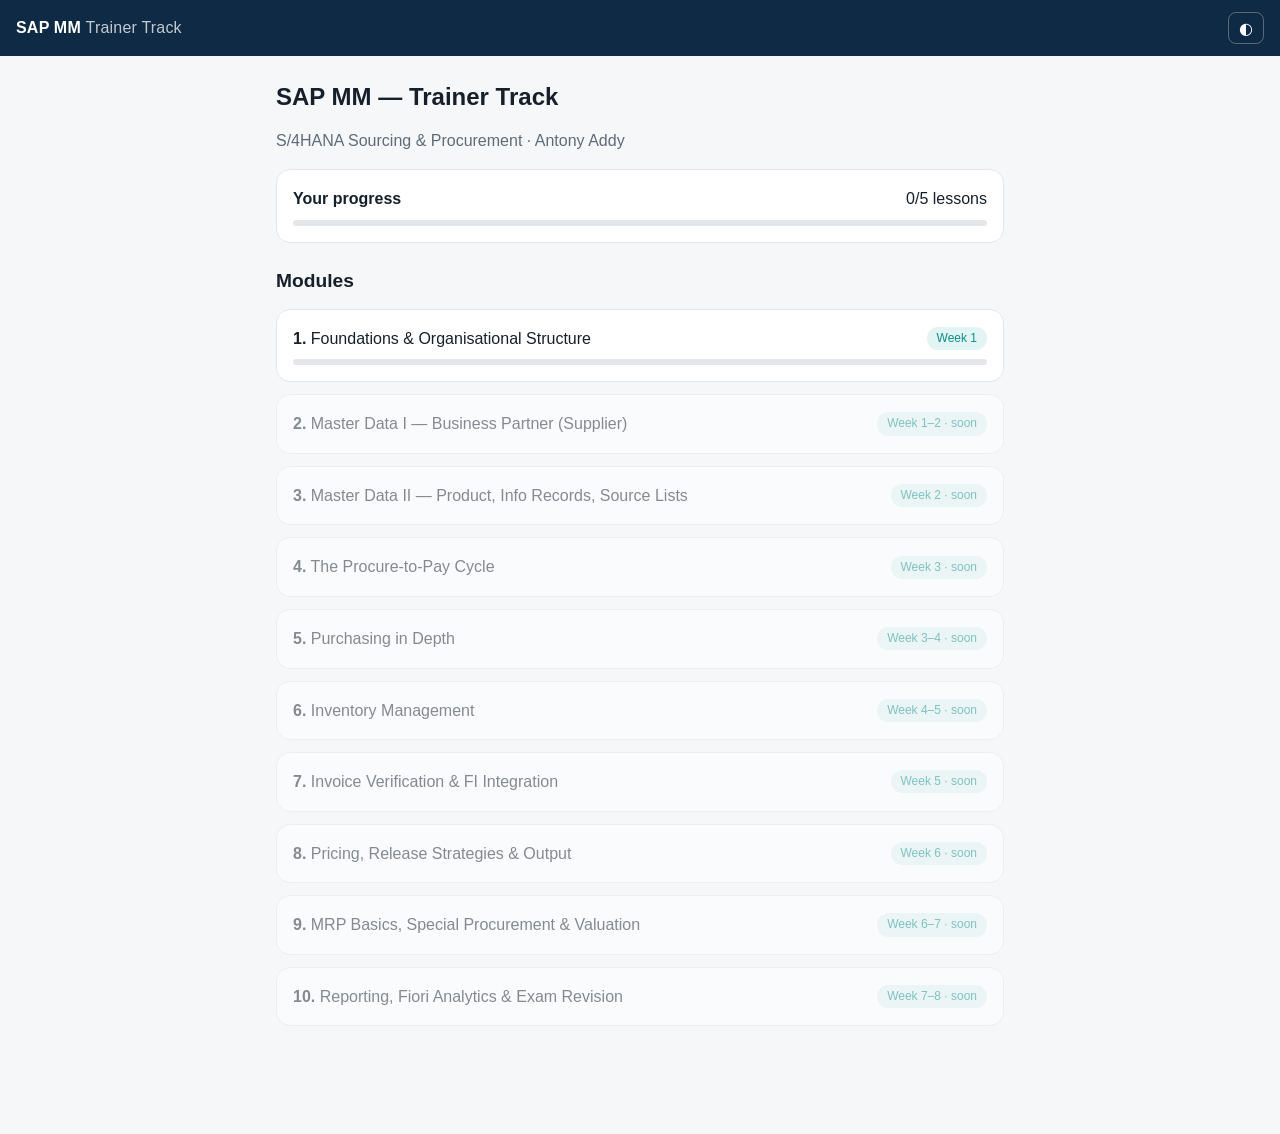
==== index.html @ 12513012 "SAP MM Trainer Track: syllabus, course site, Module 1, Kokoro audio script Co-Authored-By: Claude Op" ====
<!DOCTYPE html>
<html lang="en-GB">
<head>
<meta charset="utf-8">
<meta name="viewport" content="width=device-width, initial-scale=1, viewport-fit=cover">
<title>SAP MM — Trainer Track</title>
<meta name="theme-color" content="#0f2a44">
<link rel="manifest" href="manifest.json">
<link rel="icon" href="assets/icon.svg" type="image/svg+xml">
<link rel="apple-touch-icon" href="assets/icon-192.png">
<meta name="apple-mobile-web-app-capable" content="yes">
<link rel="stylesheet" href="styles.css">
</head>
<body>
<header class="topbar">
  <a href="#/" class="brand">SAP MM <span>Trainer Track</span></a>
  <button id="themeBtn" aria-label="Toggle dark mode">◐</button>
</header>
<main id="app" tabindex="-1"></main>
<script src="app.js"></script>
</body>
</html>
---- styles.css ----
:root{
  --bg:#f6f7f9;--card:#fff;--ink:#16202b;--muted:#5d6b7a;--line:#e3e7ec;
  --brand:#0f2a44;--accent:#0a8f8a;--accent-soft:#e2f4f3;--ok:#1f8a4c;--bad:#c0392b;
  --radius:14px;
}
[data-theme=dark]{
  --bg:#0e141b;--card:#17202a;--ink:#e8edf2;--muted:#9aa8b6;--line:#26323f;
  --brand:#0b1e31;--accent:#3cc7c0;--accent-soft:#143433;
}
*{box-sizing:border-box}
body{margin:0;font:16px/1.6 -apple-system,BlinkMacSystemFont,"Segoe UI",Roboto,sans-serif;background:var(--bg);color:var(--ink);-webkit-text-size-adjust:100%}
.topbar{position:sticky;top:0;z-index:5;display:flex;justify-content:space-between;align-items:center;padding:12px 16px;padding-top:max(12px,env(safe-area-inset-top));background:var(--brand);color:#fff}
.brand{color:#fff;text-decoration:none;font-weight:700;letter-spacing:.2px}
.brand span{font-weight:400;opacity:.75}
#themeBtn{background:none;border:1px solid rgba(255,255,255,.3);color:#fff;border-radius:8px;width:36px;height:32px;font-size:16px}
main{max-width:760px;margin:0 auto;padding:16px 16px 96px;outline:none}
h1{font-size:1.5rem;line-height:1.25;margin:.4em 0}
h2{font-size:1.2rem;margin:1.2em 0 .5em}
h3{font-size:1.05rem;margin:1.2em 0 .3em}
a{color:var(--accent)}
.muted{color:var(--muted)}
.card{background:var(--card);border:1px solid var(--line);border-radius:var(--radius);padding:16px;margin:12px 0}
a.card{display:block;color:inherit;text-decoration:none}
a.card:active{transform:scale(.99)}
.card.locked{opacity:.5}
.row{display:flex;justify-content:space-between;align-items:center;gap:12px}
.pill{font-size:.75rem;padding:2px 10px;border-radius:99px;background:var(--accent-soft);color:var(--accent);white-space:nowrap}
.bar{height:6px;background:var(--line);border-radius:99px;overflow:hidden;margin-top:8px}
.bar i{display:block;height:100%;background:var(--accent)}
.crumbs{font-size:.85rem;margin-bottom:4px}
.crumbs a{text-decoration:none}
.lesson ul{padding-left:1.2em}
.lesson li{margin:.25em 0}
table{width:100%;border-collapse:collapse;font-size:.88rem;margin:.8em 0;display:block;overflow-x:auto}
th,td{text-align:left;padding:8px;border-bottom:1px solid var(--line);vertical-align:top}
th{background:var(--accent-soft)}
code{background:var(--accent-soft);padding:1px 6px;border-radius:6px;font-size:.9em}
.tip{background:var(--accent-soft);border-left:4px solid var(--accent);padding:10px 12px;border-radius:8px}
.terms dt{font-weight:700;margin-top:8px}
.terms dd{margin:0;color:var(--muted)}
.try li{margin:.5em 0}
.btn{display:inline-block;border:0;border-radius:10px;padding:12px 18px;font-size:1rem;font-weight:600;background:var(--accent);color:#fff;text-decoration:none;cursor:pointer}
.btn.ghost{background:transparent;color:var(--accent);border:1.5px solid var(--accent)}
.btn:disabled{opacity:.4}
.actions{display:flex;gap:10px;flex-wrap:wrap;margin:16px 0}
.nav{display:flex;justify-content:space-between;gap:10px;margin-top:24px}
.audio{display:flex;align-items:center;gap:10px;flex-wrap:wrap}
.audio audio{width:100%}
.opt{display:block;width:100%;text-align:left;margin:8px 0;padding:12px 14px;border-radius:10px;border:1.5px solid var(--line);background:var(--card);color:var(--ink);font-size:1rem}
.opt.correct{border-color:var(--ok);background:rgba(31,138,76,.12)}
.opt.wrong{border-color:var(--bad);background:rgba(192,57,43,.1)}
.flash{min-height:220px;display:flex;align-items:center;justify-content:center;text-align:center;font-size:1.2rem;font-weight:600;cursor:pointer;user-select:none;padding:24px}
.flash.back{background:var(--accent-soft)}
.done{color:var(--ok);font-weight:700}
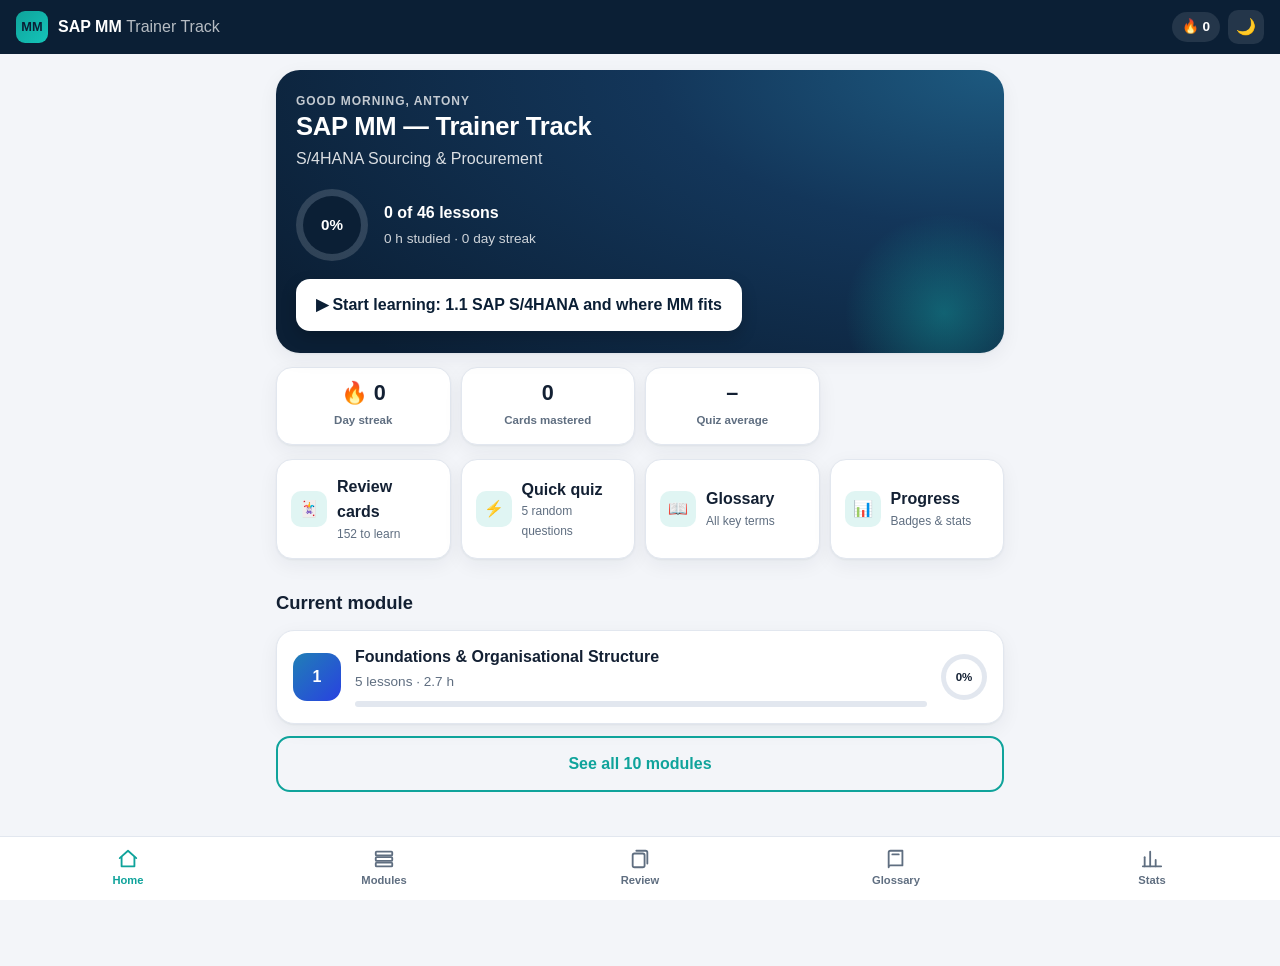
==== commit 7760f068: "Redesign UI: dashboard, bottom nav, audio player, spaced-repetition flashcards, quiz review, glossar" ====
--- a/index.html
+++ b/index.html
@@ -4,19 +4,34 @@
 <meta charset="utf-8">
 <meta name="viewport" content="width=device-width, initial-scale=1, viewport-fit=cover">
 <title>SAP MM — Trainer Track</title>
-<meta name="theme-color" content="#0f2a44">
+<meta name="description" content="Learn SAP S/4HANA MM and become an SAP trainer: lessons, audio, quizzes and flashcards.">
+<meta name="theme-color" content="#0b1f35">
 <link rel="manifest" href="manifest.json">
 <link rel="icon" href="assets/icon.svg" type="image/svg+xml">
 <link rel="apple-touch-icon" href="assets/icon-192.png">
 <meta name="apple-mobile-web-app-capable" content="yes">
+<meta name="apple-mobile-web-app-status-bar-style" content="black-translucent">
 <link rel="stylesheet" href="styles.css">
 </head>
 <body>
+<div id="readbar" aria-hidden="true"></div>
 <header class="topbar">
-  <a href="#/" class="brand">SAP MM <span>Trainer Track</span></a>
-  <button id="themeBtn" aria-label="Toggle dark mode">◐</button>
+  <a href="#/" class="brand"><span class="logo">MM</span><span>SAP MM <em>Trainer Track</em></span></a>
+  <div class="top-actions">
+    <span class="streak-pill" id="streakPill" title="Day streak">🔥 <b>0</b></span>
+    <button id="themeBtn" class="icon-btn" aria-label="Toggle dark mode">🌙</button>
+  </div>
 </header>
 <main id="app" tabindex="-1"></main>
+<nav class="tabbar" aria-label="Main">
+  <a href="#/" data-tab="home"><svg viewBox="0 0 24 24" aria-hidden="true"><path d="M3 11l9-8 9 8"/><path d="M5 10v10h14V10"/></svg>Home</a>
+  <a href="#/modules" data-tab="modules"><svg viewBox="0 0 24 24" aria-hidden="true"><rect x="3" y="4" width="18" height="4" rx="1"/><rect x="3" y="10" width="18" height="4" rx="1"/><rect x="3" y="16" width="18" height="4" rx="1"/></svg>Modules</a>
+  <a href="#/review" data-tab="review"><svg viewBox="0 0 24 24" aria-hidden="true"><rect x="4" y="6" width="13" height="15" rx="2"/><path d="M8 3h10a2 2 0 0 1 2 2v12"/></svg>Review</a>
+  <a href="#/glossary" data-tab="glossary"><svg viewBox="0 0 24 24" aria-hidden="true"><path d="M4 19V5a2 2 0 0 1 2-2h13v16H6a2 2 0 0 0-2 2z"/><path d="M8 7h7"/></svg>Glossary</a>
+  <a href="#/stats" data-tab="stats"><svg viewBox="0 0 24 24" aria-hidden="true"><path d="M4 20V10"/><path d="M10 20V4"/><path d="M16 20v-7"/><path d="M22 20H2"/></svg>Stats</a>
+</nav>
+<div id="toast" role="status" aria-live="polite"></div>
+<canvas id="confetti" aria-hidden="true"></canvas>
 <script src="app.js"></script>
 </body>
 </html>
--- a/styles.css
+++ b/styles.css
@@ -1,54 +1,212 @@
 :root{
-  --bg:#f6f7f9;--card:#fff;--ink:#16202b;--muted:#5d6b7a;--line:#e3e7ec;
-  --brand:#0f2a44;--accent:#0a8f8a;--accent-soft:#e2f4f3;--ok:#1f8a4c;--bad:#c0392b;
-  --radius:14px;
+  --bg:#f3f5f9;--card:#fff;--ink:#132033;--muted:#5f6e80;--line:#e2e7ef;
+  --navy:#0b1f35;--navy2:#13365a;--accent:#0fa39b;--accent2:#14c4b9;--accent-soft:#e0f5f3;
+  --amber:#f5a524;--ok:#1f9d55;--bad:#d64545;
+  --radius:18px;--shadow:0 1px 2px rgba(16,32,51,.05),0 6px 20px rgba(16,32,51,.06);
+  --tabh:64px;
 }
 [data-theme=dark]{
-  --bg:#0e141b;--card:#17202a;--ink:#e8edf2;--muted:#9aa8b6;--line:#26323f;
-  --brand:#0b1e31;--accent:#3cc7c0;--accent-soft:#143433;
+  --bg:#0a121c;--card:#121d2a;--ink:#e9eef4;--muted:#93a3b5;--line:#213040;
+  --accent-soft:#11302f;--shadow:0 1px 2px rgba(0,0,0,.3),0 8px 24px rgba(0,0,0,.25);
 }
-*{box-sizing:border-box}
-body{margin:0;font:16px/1.6 -apple-system,BlinkMacSystemFont,"Segoe UI",Roboto,sans-serif;background:var(--bg);color:var(--ink);-webkit-text-size-adjust:100%}
-.topbar{position:sticky;top:0;z-index:5;display:flex;justify-content:space-between;align-items:center;padding:12px 16px;padding-top:max(12px,env(safe-area-inset-top));background:var(--brand);color:#fff}
-.brand{color:#fff;text-decoration:none;font-weight:700;letter-spacing:.2px}
-.brand span{font-weight:400;opacity:.75}
-#themeBtn{background:none;border:1px solid rgba(255,255,255,.3);color:#fff;border-radius:8px;width:36px;height:32px;font-size:16px}
-main{max-width:760px;margin:0 auto;padding:16px 16px 96px;outline:none}
-h1{font-size:1.5rem;line-height:1.25;margin:.4em 0}
-h2{font-size:1.2rem;margin:1.2em 0 .5em}
-h3{font-size:1.05rem;margin:1.2em 0 .3em}
+*{box-sizing:border-box;-webkit-tap-highlight-color:transparent}
+html{scroll-behavior:smooth}
+body{margin:0;font:16px/1.6 ui-sans-serif,-apple-system,BlinkMacSystemFont,"Segoe UI",Roboto,sans-serif;background:var(--bg);color:var(--ink);-webkit-text-size-adjust:100%}
 a{color:var(--accent)}
+button{font:inherit;cursor:pointer}
+
+/* Top bar */
+.topbar{position:sticky;top:0;z-index:20;display:flex;justify-content:space-between;align-items:center;padding:10px 16px;padding-top:max(10px,env(safe-area-inset-top));background:var(--navy);color:#fff}
+.brand{display:flex;align-items:center;gap:10px;color:#fff;text-decoration:none;font-weight:700}
+.brand em{font-style:normal;font-weight:400;opacity:.7}
+.logo{display:grid;place-items:center;width:32px;height:32px;border-radius:9px;background:linear-gradient(135deg,var(--accent),var(--accent2));font-size:.8rem;font-weight:800;color:var(--navy)}
+.top-actions{display:flex;gap:8px;align-items:center}
+.streak-pill{background:rgba(255,255,255,.1);padding:4px 10px;border-radius:99px;font-size:.85rem}
+.icon-btn{background:rgba(255,255,255,.1);border:0;color:#fff;border-radius:10px;width:36px;height:34px}
+#readbar{position:fixed;top:0;left:0;height:3px;width:0;background:var(--amber);z-index:30;transition:width .1s}
+
+main{max-width:760px;margin:0 auto;padding:16px 16px calc(var(--tabh) + 110px);outline:none;animation:fade .25s ease}
+@keyframes fade{from{opacity:0;transform:translateY(6px)}to{opacity:1;transform:none}}
+h1{font-size:1.6rem;line-height:1.2;margin:.3em 0 .2em;letter-spacing:-.01em}
+h2{font-size:1.15rem;margin:1.6em 0 .6em}
+h3{font-size:1.05rem;margin:1.3em 0 .35em}
 .muted{color:var(--muted)}
-.card{background:var(--card);border:1px solid var(--line);border-radius:var(--radius);padding:16px;margin:12px 0}
-a.card{display:block;color:inherit;text-decoration:none}
-a.card:active{transform:scale(.99)}
-.card.locked{opacity:.5}
-.row{display:flex;justify-content:space-between;align-items:center;gap:12px}
-.pill{font-size:.75rem;padding:2px 10px;border-radius:99px;background:var(--accent-soft);color:var(--accent);white-space:nowrap}
-.bar{height:6px;background:var(--line);border-radius:99px;overflow:hidden;margin-top:8px}
-.bar i{display:block;height:100%;background:var(--accent)}
-.crumbs{font-size:.85rem;margin-bottom:4px}
-.crumbs a{text-decoration:none}
-.lesson ul{padding-left:1.2em}
-.lesson li{margin:.25em 0}
-table{width:100%;border-collapse:collapse;font-size:.88rem;margin:.8em 0;display:block;overflow-x:auto}
-th,td{text-align:left;padding:8px;border-bottom:1px solid var(--line);vertical-align:top}
-th{background:var(--accent-soft)}
-code{background:var(--accent-soft);padding:1px 6px;border-radius:6px;font-size:.9em}
-.tip{background:var(--accent-soft);border-left:4px solid var(--accent);padding:10px 12px;border-radius:8px}
-.terms dt{font-weight:700;margin-top:8px}
-.terms dd{margin:0;color:var(--muted)}
-.try li{margin:.5em 0}
-.btn{display:inline-block;border:0;border-radius:10px;padding:12px 18px;font-size:1rem;font-weight:600;background:var(--accent);color:#fff;text-decoration:none;cursor:pointer}
-.btn.ghost{background:transparent;color:var(--accent);border:1.5px solid var(--accent)}
+.small{font-size:.85rem}
+
+/* Tab bar */
+.tabbar{position:fixed;bottom:0;left:0;right:0;z-index:20;display:flex;justify-content:space-around;height:calc(var(--tabh) + env(safe-area-inset-bottom));padding-bottom:env(safe-area-inset-bottom);background:var(--card);border-top:1px solid var(--line)}
+.tabbar a{flex:1;display:flex;flex-direction:column;align-items:center;justify-content:center;gap:2px;font-size:.7rem;color:var(--muted);text-decoration:none;font-weight:600}
+.tabbar a svg{width:22px;height:22px;stroke:currentColor;fill:none;stroke-width:2;stroke-linecap:round;stroke-linejoin:round}
+.tabbar a.active{color:var(--accent)}
+
+/* Cards */
+.card{background:var(--card);border:1px solid var(--line);border-radius:var(--radius);padding:16px;margin:12px 0;box-shadow:var(--shadow)}
+a.card{display:block;color:inherit;text-decoration:none;transition:transform .15s,box-shadow .15s}
+a.card:active{transform:scale(.985)}
+@media(hover:hover){a.card:hover{transform:translateY(-2px)}}
+.row,a.card.row{display:flex;justify-content:space-between;align-items:center;gap:12px}
+.pill{font-size:.72rem;font-weight:600;padding:3px 10px;border-radius:99px;background:var(--accent-soft);color:var(--accent);white-space:nowrap}
+.pill.amber{background:rgba(245,165,36,.15);color:#b77400}
+[data-theme=dark] .pill.amber{color:var(--amber)}
+.bar{height:8px;background:var(--line);border-radius:99px;overflow:hidden}
+.bar i{display:block;height:100%;border-radius:99px;background:linear-gradient(90deg,var(--accent),var(--accent2));transition:width .6s ease}
+
+/* Hero */
+.hero{position:relative;overflow:hidden;border-radius:24px;padding:22px 20px;color:#fff;background:radial-gradient(120% 140% at 100% 0%,#1d5a80 0%,var(--navy2) 40%,var(--navy) 100%);box-shadow:var(--shadow)}
+.hero:after{content:"";position:absolute;right:-40px;bottom:-60px;width:200px;height:200px;border-radius:50%;background:radial-gradient(circle,rgba(20,196,185,.35),transparent 70%)}
+.hero h1{color:#fff;margin:0 0 4px}
+.hero p{margin:0;opacity:.85}
+.hero .ring-wrap{display:flex;gap:16px;align-items:center;margin-top:18px}
+.hero .btn{margin-top:18px}
+.kicker{font-size:.75rem;text-transform:uppercase;letter-spacing:.08em;font-weight:700;opacity:.75}
+
+/* Ring */
+.ring{--p:0;--c:var(--accent2);width:72px;height:72px;border-radius:50%;display:grid;place-items:center;background:conic-gradient(var(--c) calc(var(--p)*1%),rgba(255,255,255,.15) 0);flex:none}
+.ring b{display:grid;place-items:center;width:58px;height:58px;border-radius:50%;background:var(--navy);font-size:.95rem;color:#fff}
+.ring.sm{width:46px;height:46px;background:conic-gradient(var(--c) calc(var(--p)*1%),var(--line) 0)}
+.ring.sm b{width:36px;height:36px;background:var(--card);color:var(--ink);font-size:.72rem}
+
+/* Stats grid */
+.stats{display:grid;grid-template-columns:repeat(3,1fr);gap:10px;margin:14px 0}
+.stat{background:var(--card);border:1px solid var(--line);border-radius:16px;padding:12px;text-align:center;box-shadow:var(--shadow)}
+.stat b{display:block;font-size:1.35rem;line-height:1.2}
+.stat span{font-size:.72rem;color:var(--muted);font-weight:600}
+
+/* Quick actions */
+.quick{display:grid;grid-template-columns:1fr 1fr;gap:10px}
+.quick a{display:flex;gap:10px;align-items:center;padding:14px;border-radius:16px;background:var(--card);border:1px solid var(--line);text-decoration:none;color:var(--ink);font-weight:600;box-shadow:var(--shadow)}
+.quick a i{font-style:normal;display:grid;place-items:center;width:36px;height:36px;border-radius:10px;background:var(--accent-soft);color:var(--accent);flex:none}
+.quick small{display:block;font-weight:400;color:var(--muted);font-size:.75rem}
+
+/* Module cards */
+.mod,a.card.mod{display:flex;gap:14px;align-items:center}
+.mod-icon{flex:none;display:grid;place-items:center;width:48px;height:48px;border-radius:14px;color:#fff;font-weight:800;background:linear-gradient(135deg,hsl(var(--h) 70% 42%),hsl(calc(var(--h) + 30) 75% 52%))}
+.mod-body{flex:1;min-width:0}
+.mod-body strong{display:block;line-height:1.3}
+.mod-body .bar{margin-top:8px;height:6px}
+.mod-header{border-radius:24px;padding:20px;color:#fff;background:linear-gradient(135deg,hsl(var(--h) 65% 30%),hsl(calc(var(--h) + 30) 70% 42%));box-shadow:var(--shadow)}
+.mod-header h1{color:#fff}
+.mod-header .crumb{color:rgba(255,255,255,.8)}
+.mod-header .bar{background:rgba(255,255,255,.25)}
+.mod-header .bar i{background:#fff}
+.crumb{display:inline-block;font-size:.85rem;text-decoration:none;margin-bottom:6px;font-weight:600}
+
+/* Lesson list */
+.lesson-item,a.card.lesson-item{display:flex;gap:12px;align-items:center}
+.num{flex:none;display:grid;place-items:center;width:34px;height:34px;border-radius:50%;border:2px solid var(--line);font-weight:700;font-size:.85rem;color:var(--muted)}
+.num.done{background:var(--ok);border-color:var(--ok);color:#fff}
+.num.next{border-color:var(--accent);color:var(--accent)}
+
+/* Buttons */
+.btn{display:inline-flex;align-items:center;justify-content:center;gap:8px;border:0;border-radius:14px;padding:13px 20px;font-size:1rem;font-weight:700;background:linear-gradient(135deg,var(--accent),var(--accent2));color:#fff;text-decoration:none;box-shadow:0 6px 16px rgba(15,163,155,.3);transition:transform .1s}
+.btn:active{transform:scale(.97)}
+.btn.light{background:#fff;color:var(--navy);box-shadow:0 6px 16px rgba(0,0,0,.2)}
+.btn.ghost{background:transparent;color:var(--accent);border:2px solid var(--accent);box-shadow:none}
+.btn.block{display:flex;width:100%}
 .btn:disabled{opacity:.4}
 .actions{display:flex;gap:10px;flex-wrap:wrap;margin:16px 0}
-.nav{display:flex;justify-content:space-between;gap:10px;margin-top:24px}
-.audio{display:flex;align-items:center;gap:10px;flex-wrap:wrap}
-.audio audio{width:100%}
-.opt{display:block;width:100%;text-align:left;margin:8px 0;padding:12px 14px;border-radius:10px;border:1.5px solid var(--line);background:var(--card);color:var(--ink);font-size:1rem}
-.opt.correct{border-color:var(--ok);background:rgba(31,138,76,.12)}
-.opt.wrong{border-color:var(--bad);background:rgba(192,57,43,.1)}
-.flash{min-height:220px;display:flex;align-items:center;justify-content:center;text-align:center;font-size:1.2rem;font-weight:600;cursor:pointer;user-select:none;padding:24px}
-.flash.back{background:var(--accent-soft)}
-.done{color:var(--ok);font-weight:700}
+
+/* Sticky CTA */
+.sticky-cta{position:fixed;left:0;right:0;bottom:calc(var(--tabh) + env(safe-area-inset-bottom));z-index:15;padding:10px 16px;background:linear-gradient(to top,var(--bg) 70%,transparent)}
+.sticky-cta .inner{max-width:760px;margin:0 auto;display:flex;gap:10px}
+.sticky-cta .btn{flex:1}
+
+/* Lesson content */
+.lesson-head .meta{display:flex;gap:8px;flex-wrap:wrap;margin:6px 0 4px}
+.lesson ul,.lesson ol{padding-left:1.2em}
+.lesson li{margin:.3em 0}
+.lesson h3{color:var(--accent)}
+table{width:100%;border-collapse:collapse;font-size:.88rem;margin:.8em 0;display:block;overflow-x:auto;border-radius:12px;border:1px solid var(--line)}
+th,td{text-align:left;padding:9px 10px;border-bottom:1px solid var(--line);vertical-align:top}
+th{background:var(--accent-soft);font-weight:700}
+tr:last-child td{border-bottom:0}
+code{background:var(--accent-soft);color:var(--accent);padding:1px 6px;border-radius:6px;font-size:.88em;font-weight:600}
+.tip{position:relative;background:linear-gradient(135deg,rgba(245,165,36,.12),rgba(245,165,36,.05));border:1px solid rgba(245,165,36,.35);padding:12px 14px 12px 42px;border-radius:14px}
+.tip:before{content:"💡";position:absolute;left:14px;top:11px}
+
+/* Audio player */
+.player{display:flex;align-items:center;gap:12px}
+.play{flex:none;width:52px;height:52px;border-radius:50%;border:0;background:linear-gradient(135deg,var(--accent),var(--accent2));color:#fff;font-size:1.2rem;box-shadow:0 6px 16px rgba(15,163,155,.35)}
+.player .track{flex:1;min-width:0}
+.player input[type=range]{width:100%;margin:6px 0;-webkit-appearance:none;appearance:none;height:6px;border-radius:99px;background:linear-gradient(90deg,var(--accent) var(--v,0%),var(--line) var(--v,0%))}
+.player input[type=range]::-webkit-slider-thumb{-webkit-appearance:none;width:16px;height:16px;border-radius:50%;background:var(--accent);border:3px solid var(--card);box-shadow:0 1px 4px rgba(0,0,0,.3)}
+.player input[type=range]::-moz-range-thumb{width:14px;height:14px;border-radius:50%;background:var(--accent);border:3px solid var(--card)}
+.player .label{font-size:.8rem;font-weight:600;color:var(--muted);margin-bottom:2px;white-space:nowrap;overflow:hidden;text-overflow:ellipsis}
+.player .times{display:flex;justify-content:space-between;font-size:.75rem;color:var(--muted)}
+.speed{flex:none;border:1.5px solid var(--line);background:transparent;color:var(--ink);border-radius:10px;padding:6px 8px;font-size:.8rem;font-weight:700;min-width:48px}
+.skip{flex:none;border:0;background:transparent;color:var(--muted);font-size:.8rem;font-weight:700;padding:4px}
+
+/* Terms */
+.terms{display:flex;flex-wrap:wrap;gap:8px}
+.term{border:1.5px solid var(--line);background:var(--card);color:var(--ink);border-radius:12px;padding:8px 12px;font-weight:600;font-size:.9rem;text-align:left}
+.term.open{border-color:var(--accent);background:var(--accent-soft);width:100%}
+.term small{display:block;font-weight:400;color:var(--muted);margin-top:4px}
+
+/* Checklist */
+.check{display:flex;gap:12px;align-items:flex-start;padding:10px 0;border-bottom:1px solid var(--line);cursor:pointer}
+.check:last-child{border-bottom:0}
+.check input{appearance:none;flex:none;width:24px;height:24px;margin:2px 0 0;border:2px solid var(--line);border-radius:7px;display:grid;place-items:center;transition:.15s}
+.check input:checked{background:var(--ok);border-color:var(--ok)}
+.check input:checked:after{content:"✓";color:#fff;font-weight:800;font-size:.85rem}
+.check input:checked + span{color:var(--muted);text-decoration:line-through}
+
+/* Quiz */
+.qprog{display:flex;gap:4px;margin:8px 0 16px}
+.qprog i{flex:1;height:6px;border-radius:99px;background:var(--line)}
+.qprog i.ok{background:var(--ok)}.qprog i.ko{background:var(--bad)}.qprog i.cur{background:var(--accent)}
+.opt{display:flex;gap:12px;align-items:center;width:100%;text-align:left;margin:10px 0;padding:14px;border-radius:14px;border:2px solid var(--line);background:var(--card);color:var(--ink);font-size:1rem;transition:.15s;box-shadow:var(--shadow)}
+.opt b{flex:none;display:grid;place-items:center;width:28px;height:28px;border-radius:8px;background:var(--accent-soft);color:var(--accent);font-size:.85rem}
+.opt.correct{border-color:var(--ok);background:rgba(31,157,85,.1)}
+.opt.correct b{background:var(--ok);color:#fff}
+.opt.wrong{border-color:var(--bad);background:rgba(214,69,69,.08);animation:shake .35s}
+.opt.wrong b{background:var(--bad);color:#fff}
+@keyframes shake{25%{transform:translateX(-6px)}75%{transform:translateX(6px)}}
+.feedback{border-radius:14px;padding:12px 14px;margin-top:6px;font-size:.95rem}
+.feedback.ok{background:rgba(31,157,85,.12)}.feedback.ko{background:rgba(214,69,69,.1)}
+.score-big{font-size:3rem;font-weight:800;line-height:1;margin:10px 0}
+.review-item{border-left:4px solid var(--bad);padding-left:12px;margin:12px 0}
+
+/* Flashcards */
+.flip{perspective:1200px;height:260px;margin:12px 0;touch-action:pan-y}
+.flip-inner{position:relative;width:100%;height:100%;transition:transform .5s cubic-bezier(.3,.8,.3,1);transform-style:preserve-3d;cursor:pointer}
+.flip.flipped .flip-inner{transform:rotateY(180deg)}
+.face{position:absolute;inset:0;display:flex;flex-direction:column;align-items:center;justify-content:center;text-align:center;padding:24px;border-radius:22px;backface-visibility:hidden;-webkit-backface-visibility:hidden;font-size:1.25rem;font-weight:700;box-shadow:var(--shadow);border:1px solid var(--line)}
+.face.front{background:var(--card)}
+.face.back{background:linear-gradient(135deg,var(--navy2),var(--navy));color:#fff;transform:rotateY(180deg)}
+.face small{position:absolute;top:14px;font-size:.7rem;text-transform:uppercase;letter-spacing:.08em;opacity:.6;font-weight:700}
+.swipe-out-l{transition:transform .3s,opacity .3s;transform:translateX(-120%) rotate(-12deg)!important;opacity:0}
+.swipe-out-r{transition:transform .3s,opacity .3s;transform:translateX(120%) rotate(12deg)!important;opacity:0}
+.rate{display:grid;grid-template-columns:1fr 1fr;gap:10px}
+.rate .again{background:linear-gradient(135deg,#e05a5a,#d64545);box-shadow:0 6px 16px rgba(214,69,69,.3)}
+.boxes{display:flex;gap:6px;margin-top:10px}
+.boxes div{flex:1;text-align:center;font-size:.7rem;color:var(--muted)}
+.boxes b{display:block;height:6px;border-radius:99px;background:var(--line);margin-bottom:4px}
+
+/* Glossary */
+.search{width:100%;padding:13px 16px;border-radius:14px;border:2px solid var(--line);background:var(--card);color:var(--ink);font-size:1rem;outline:none}
+.search:focus{border-color:var(--accent)}
+.gl-item{padding:12px 0;border-bottom:1px solid var(--line)}
+.gl-item b{display:block}
+.gl-item a{font-size:.75rem;text-decoration:none;font-weight:600}
+mark{background:rgba(245,165,36,.35);color:inherit;border-radius:3px}
+
+/* Badges */
+.badges{display:grid;grid-template-columns:repeat(4,1fr);gap:10px}
+.badge{text-align:center;font-size:.7rem;color:var(--muted);font-weight:600}
+.badge i{display:grid;place-items:center;font-style:normal;width:52px;height:52px;margin:0 auto 4px;border-radius:50%;font-size:1.4rem;background:var(--line);filter:grayscale(1);opacity:.5}
+.badge.on i{background:linear-gradient(135deg,var(--amber),#ffcf70);filter:none;opacity:1;box-shadow:0 4px 12px rgba(245,165,36,.35)}
+.badge.on{color:var(--ink)}
+
+/* Week chart */
+.week{display:flex;justify-content:space-between;gap:6px;margin-top:8px}
+.week div{flex:1;text-align:center;font-size:.7rem;color:var(--muted)}
+.week b{display:block;height:32px;border-radius:8px;background:var(--line);margin-bottom:4px}
+.week b.on{background:linear-gradient(180deg,var(--accent2),var(--accent))}
+
+/* Toast & confetti */
+#toast{position:fixed;left:50%;bottom:calc(var(--tabh) + 90px);transform:translate(-50%,20px);background:var(--navy);color:#fff;padding:10px 18px;border-radius:99px;font-weight:600;font-size:.9rem;opacity:0;pointer-events:none;transition:.3s;z-index:40;white-space:nowrap}
+#toast.show{opacity:1;transform:translate(-50%,0)}
+#confetti{position:fixed;inset:0;pointer-events:none;z-index:50;width:100%;height:100%}
+
+@media(prefers-reduced-motion:reduce){*{animation:none!important;transition:none!important}}
+@media(min-width:700px){.stats{grid-template-columns:repeat(4,1fr)}.quick{grid-template-columns:repeat(4,1fr)}}
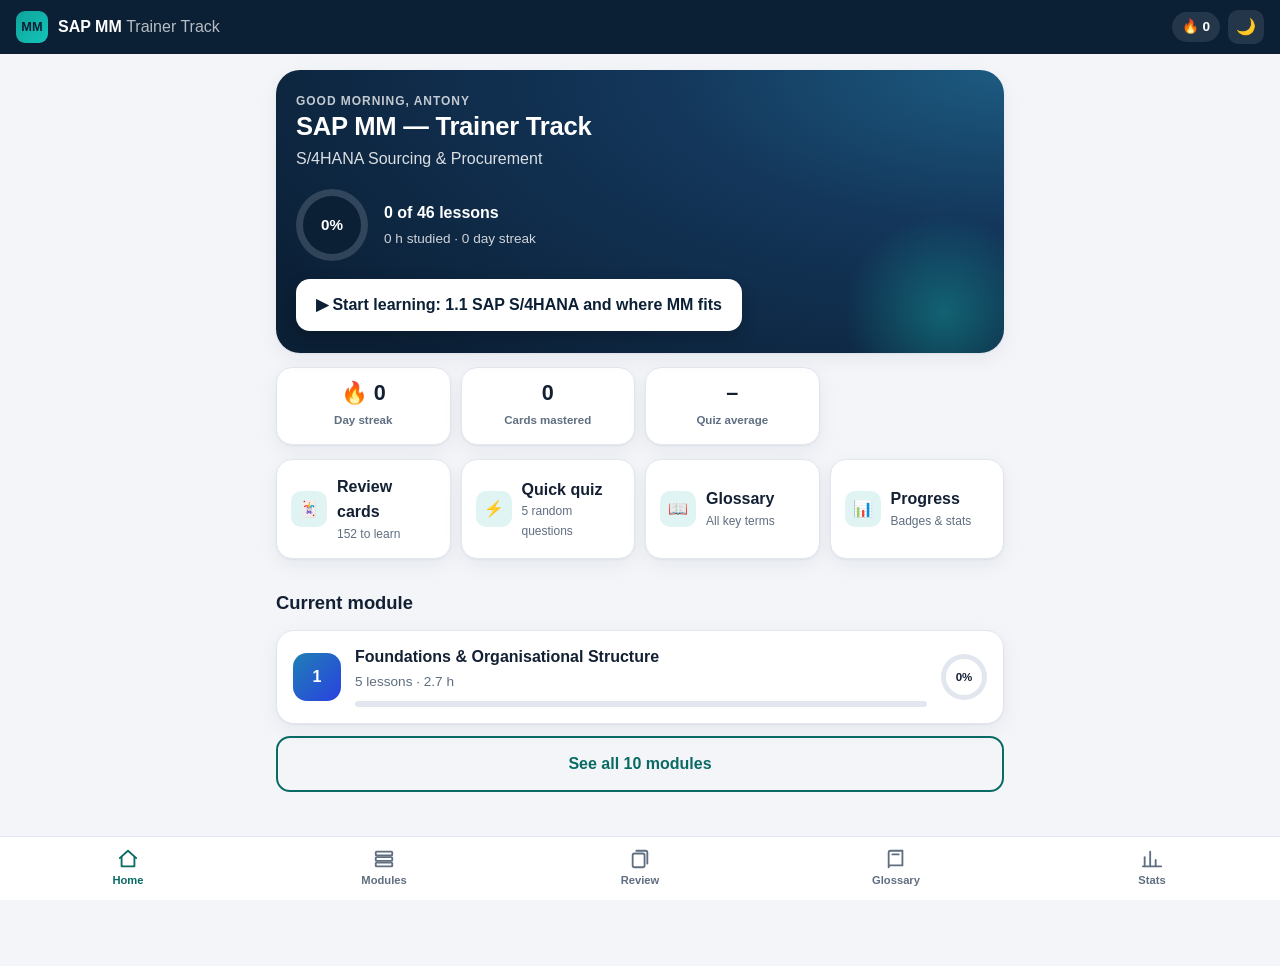
==== commit 4921f85a: "Optimise: Vercel cache headers, offline audio downloads per module, accessibility fixes Co-Authored-" ====
--- a/index.html
+++ b/index.html
@@ -14,6 +14,7 @@
 <link rel="stylesheet" href="styles.css">
 </head>
 <body>
+<a href="#app" class="skip-link">Skip to content</a>
 <div id="readbar" aria-hidden="true"></div>
 <header class="topbar">
   <a href="#/" class="brand"><span class="logo">MM</span><span>SAP MM <em>Trainer Track</em></span></a>
--- a/styles.css
+++ b/styles.css
@@ -1,18 +1,23 @@
+/* a11y */
+:focus-visible{outline:3px solid var(--amber);outline-offset:2px;border-radius:6px}
+.sr-only{position:absolute;width:1px;height:1px;overflow:hidden;clip:rect(0 0 0 0);white-space:nowrap}
+.skip-link{position:absolute;left:8px;top:-60px;z-index:60;background:var(--amber);color:#000;padding:8px 14px;border-radius:10px;font-weight:700}
+.skip-link:focus{top:8px}
 :root{
   --bg:#f3f5f9;--card:#fff;--ink:#132033;--muted:#5f6e80;--line:#e2e7ef;
-  --navy:#0b1f35;--navy2:#13365a;--accent:#0fa39b;--accent2:#14c4b9;--accent-soft:#e0f5f3;
+  --navy:#0b1f35;--navy2:#13365a;--accent:#0fa39b;--accent2:#14c4b9;--accent-soft:#e0f5f3;--accent-ink:#0a6b64;--btn1:#0a6b64;--btn2:#0b7f78;--ok-ink:#16733f;
   --amber:#f5a524;--ok:#1f9d55;--bad:#d64545;
   --radius:18px;--shadow:0 1px 2px rgba(16,32,51,.05),0 6px 20px rgba(16,32,51,.06);
   --tabh:64px;
 }
 [data-theme=dark]{
   --bg:#0a121c;--card:#121d2a;--ink:#e9eef4;--muted:#93a3b5;--line:#213040;
-  --accent-soft:#11302f;--shadow:0 1px 2px rgba(0,0,0,.3),0 8px 24px rgba(0,0,0,.25);
+  --accent-soft:#11302f;--accent-ink:#4fdcd1;--ok-ink:#5fd38f;--shadow:0 1px 2px rgba(0,0,0,.3),0 8px 24px rgba(0,0,0,.25);
 }
 *{box-sizing:border-box;-webkit-tap-highlight-color:transparent}
 html{scroll-behavior:smooth}
 body{margin:0;font:16px/1.6 ui-sans-serif,-apple-system,BlinkMacSystemFont,"Segoe UI",Roboto,sans-serif;background:var(--bg);color:var(--ink);-webkit-text-size-adjust:100%}
-a{color:var(--accent)}
+a{color:var(--accent-ink)}
 button{font:inherit;cursor:pointer}
 
 /* Top bar */
@@ -37,7 +42,7 @@
 .tabbar{position:fixed;bottom:0;left:0;right:0;z-index:20;display:flex;justify-content:space-around;height:calc(var(--tabh) + env(safe-area-inset-bottom));padding-bottom:env(safe-area-inset-bottom);background:var(--card);border-top:1px solid var(--line)}
 .tabbar a{flex:1;display:flex;flex-direction:column;align-items:center;justify-content:center;gap:2px;font-size:.7rem;color:var(--muted);text-decoration:none;font-weight:600}
 .tabbar a svg{width:22px;height:22px;stroke:currentColor;fill:none;stroke-width:2;stroke-linecap:round;stroke-linejoin:round}
-.tabbar a.active{color:var(--accent)}
+.tabbar a.active{color:var(--accent-ink)}
 
 /* Cards */
 .card{background:var(--card);border:1px solid var(--line);border-radius:var(--radius);padding:16px;margin:12px 0;box-shadow:var(--shadow)}
@@ -45,8 +50,8 @@
 a.card:active{transform:scale(.985)}
 @media(hover:hover){a.card:hover{transform:translateY(-2px)}}
 .row,a.card.row{display:flex;justify-content:space-between;align-items:center;gap:12px}
-.pill{font-size:.72rem;font-weight:600;padding:3px 10px;border-radius:99px;background:var(--accent-soft);color:var(--accent);white-space:nowrap}
-.pill.amber{background:rgba(245,165,36,.15);color:#b77400}
+.pill{font-size:.72rem;font-weight:600;padding:3px 10px;border-radius:99px;background:var(--accent-soft);color:var(--accent-ink);white-space:nowrap}
+.pill.amber{background:rgba(245,165,36,.15);color:#8a5a00}
 [data-theme=dark] .pill.amber{color:var(--amber)}
 .bar{height:8px;background:var(--line);border-radius:99px;overflow:hidden}
 .bar i{display:block;height:100%;border-radius:99px;background:linear-gradient(90deg,var(--accent),var(--accent2));transition:width .6s ease}
@@ -75,7 +80,7 @@
 /* Quick actions */
 .quick{display:grid;grid-template-columns:1fr 1fr;gap:10px}
 .quick a{display:flex;gap:10px;align-items:center;padding:14px;border-radius:16px;background:var(--card);border:1px solid var(--line);text-decoration:none;color:var(--ink);font-weight:600;box-shadow:var(--shadow)}
-.quick a i{font-style:normal;display:grid;place-items:center;width:36px;height:36px;border-radius:10px;background:var(--accent-soft);color:var(--accent);flex:none}
+.quick a i{font-style:normal;display:grid;place-items:center;width:36px;height:36px;border-radius:10px;background:var(--accent-soft);color:var(--accent-ink);flex:none}
 .quick small{display:block;font-weight:400;color:var(--muted);font-size:.75rem}
 
 /* Module cards */
@@ -95,13 +100,13 @@
 .lesson-item,a.card.lesson-item{display:flex;gap:12px;align-items:center}
 .num{flex:none;display:grid;place-items:center;width:34px;height:34px;border-radius:50%;border:2px solid var(--line);font-weight:700;font-size:.85rem;color:var(--muted)}
 .num.done{background:var(--ok);border-color:var(--ok);color:#fff}
-.num.next{border-color:var(--accent);color:var(--accent)}
+.num.next{border-color:var(--accent-ink);color:var(--accent-ink)}
 
 /* Buttons */
-.btn{display:inline-flex;align-items:center;justify-content:center;gap:8px;border:0;border-radius:14px;padding:13px 20px;font-size:1rem;font-weight:700;background:linear-gradient(135deg,var(--accent),var(--accent2));color:#fff;text-decoration:none;box-shadow:0 6px 16px rgba(15,163,155,.3);transition:transform .1s}
+.btn{display:inline-flex;align-items:center;justify-content:center;gap:8px;border:0;border-radius:14px;padding:13px 20px;font-size:1rem;font-weight:700;background:linear-gradient(135deg,var(--btn1),var(--btn2));color:#fff;text-decoration:none;box-shadow:0 6px 16px rgba(15,163,155,.3);transition:transform .1s}
 .btn:active{transform:scale(.97)}
 .btn.light{background:#fff;color:var(--navy);box-shadow:0 6px 16px rgba(0,0,0,.2)}
-.btn.ghost{background:transparent;color:var(--accent);border:2px solid var(--accent);box-shadow:none}
+.btn.ghost{background:transparent;color:var(--accent-ink);border:2px solid var(--accent-ink);box-shadow:none}
 .btn.block{display:flex;width:100%}
 .btn:disabled{opacity:.4}
 .actions{display:flex;gap:10px;flex-wrap:wrap;margin:16px 0}
@@ -115,18 +120,18 @@
 .lesson-head .meta{display:flex;gap:8px;flex-wrap:wrap;margin:6px 0 4px}
 .lesson ul,.lesson ol{padding-left:1.2em}
 .lesson li{margin:.3em 0}
-.lesson h3{color:var(--accent)}
+.lesson h3{color:var(--accent-ink)}
 table{width:100%;border-collapse:collapse;font-size:.88rem;margin:.8em 0;display:block;overflow-x:auto;border-radius:12px;border:1px solid var(--line)}
 th,td{text-align:left;padding:9px 10px;border-bottom:1px solid var(--line);vertical-align:top}
 th{background:var(--accent-soft);font-weight:700}
 tr:last-child td{border-bottom:0}
-code{background:var(--accent-soft);color:var(--accent);padding:1px 6px;border-radius:6px;font-size:.88em;font-weight:600}
+code{background:var(--accent-soft);color:var(--accent-ink);padding:1px 6px;border-radius:6px;font-size:.88em;font-weight:600}
 .tip{position:relative;background:linear-gradient(135deg,rgba(245,165,36,.12),rgba(245,165,36,.05));border:1px solid rgba(245,165,36,.35);padding:12px 14px 12px 42px;border-radius:14px}
 .tip:before{content:"💡";position:absolute;left:14px;top:11px}
 
 /* Audio player */
 .player{display:flex;align-items:center;gap:12px}
-.play{flex:none;width:52px;height:52px;border-radius:50%;border:0;background:linear-gradient(135deg,var(--accent),var(--accent2));color:#fff;font-size:1.2rem;box-shadow:0 6px 16px rgba(15,163,155,.35)}
+.play{flex:none;width:52px;height:52px;border-radius:50%;border:0;background:linear-gradient(135deg,var(--btn1),var(--btn2));color:#fff;font-size:1.2rem;box-shadow:0 6px 16px rgba(15,163,155,.35)}
 .player .track{flex:1;min-width:0}
 .player input[type=range]{width:100%;margin:6px 0;-webkit-appearance:none;appearance:none;height:6px;border-radius:99px;background:linear-gradient(90deg,var(--accent) var(--v,0%),var(--line) var(--v,0%))}
 .player input[type=range]::-webkit-slider-thumb{-webkit-appearance:none;width:16px;height:16px;border-radius:50%;background:var(--accent);border:3px solid var(--card);box-shadow:0 1px 4px rgba(0,0,0,.3)}
@@ -155,7 +160,7 @@
 .qprog i{flex:1;height:6px;border-radius:99px;background:var(--line)}
 .qprog i.ok{background:var(--ok)}.qprog i.ko{background:var(--bad)}.qprog i.cur{background:var(--accent)}
 .opt{display:flex;gap:12px;align-items:center;width:100%;text-align:left;margin:10px 0;padding:14px;border-radius:14px;border:2px solid var(--line);background:var(--card);color:var(--ink);font-size:1rem;transition:.15s;box-shadow:var(--shadow)}
-.opt b{flex:none;display:grid;place-items:center;width:28px;height:28px;border-radius:8px;background:var(--accent-soft);color:var(--accent);font-size:.85rem}
+.opt b{flex:none;display:grid;place-items:center;width:28px;height:28px;border-radius:8px;background:var(--accent-soft);color:var(--accent-ink);font-size:.85rem}
 .opt.correct{border-color:var(--ok);background:rgba(31,157,85,.1)}
 .opt.correct b{background:var(--ok);color:#fff}
 .opt.wrong{border-color:var(--bad);background:rgba(214,69,69,.08);animation:shake .35s}
@@ -210,3 +215,6 @@
 
 @media(prefers-reduced-motion:reduce){*{animation:none!important;transition:none!important}}
 @media(min-width:700px){.stats{grid-template-columns:repeat(4,1fr)}.quick{grid-template-columns:repeat(4,1fr)}}
+
+.offline{display:flex;align-items:center;gap:12px}
+.offline .btn{padding:10px 14px;font-size:.9rem}
